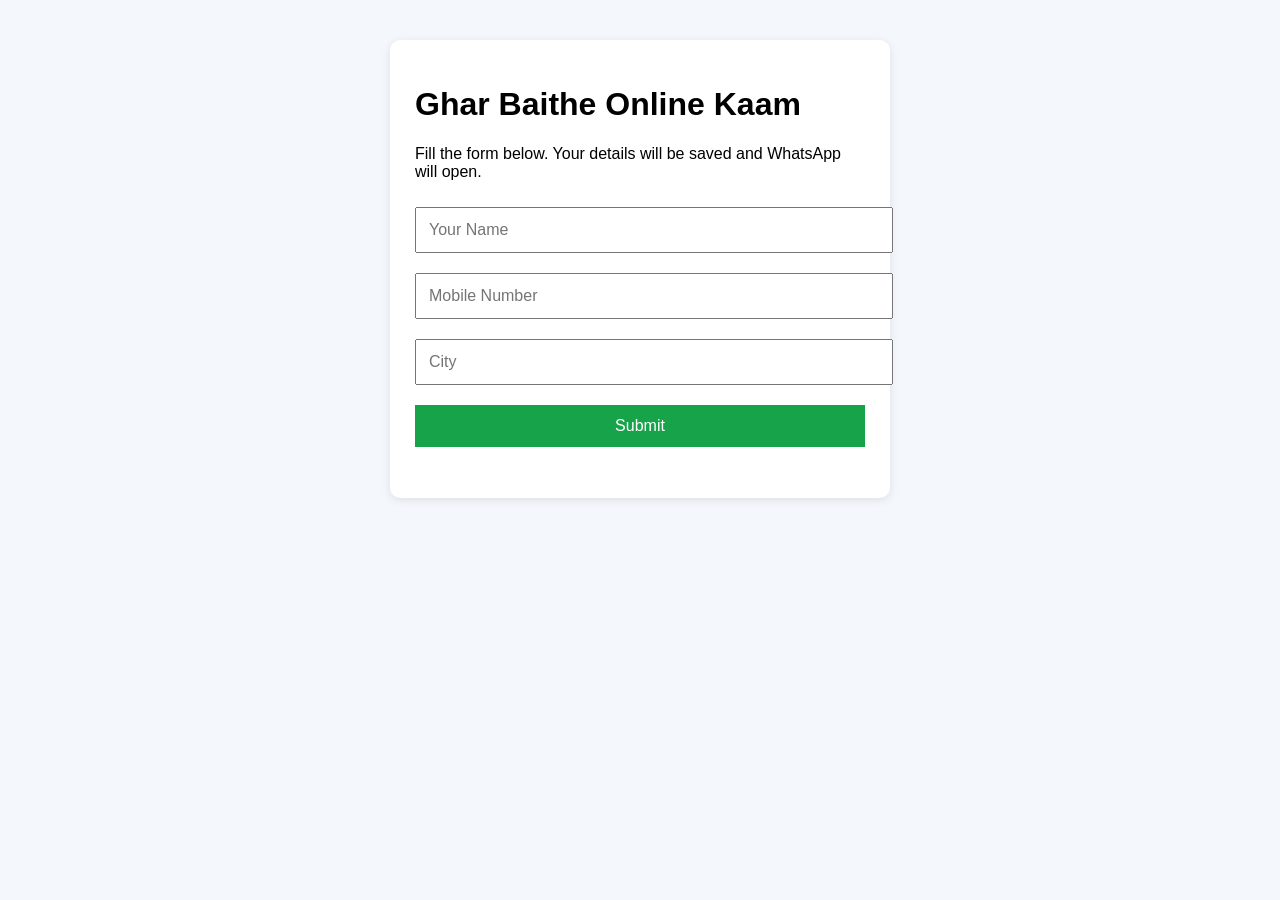
==== index.html @ 9101a3cb "Add files via upload" ====
<!DOCTYPE html>
<html lang="en">
<head>
<meta charset="UTF-8">
<meta name="viewport" content="width=device-width,initial-scale=1">
<title>Gharse Kaam Jobs</title>
<link rel="stylesheet" href="style.css">
</head>
<body>
<div class="container">
<h1>Ghar Baithe Online Kaam</h1>
<p>Fill the form below. Your details will be saved and WhatsApp will open.</p>

<form id="leadForm">
<input id="name" placeholder="Your Name" required>
<input id="phone" placeholder="Mobile Number" required>
<input id="city" placeholder="City" required>
<button type="submit">Submit</button>
</form>

<p id="msg"></p>
</div>

<script src="script.js"></script>
</body>
</html>
---- style.css ----
body{font-family:Arial,sans-serif;background:#f4f7fb}
.container{max-width:450px;margin:40px auto;background:#fff;padding:25px;border-radius:10px;box-shadow:0 2px 10px rgba(0,0,0,.1)}
input,button{width:100%;padding:12px;margin:10px 0;font-size:16px}
button{background:#16a34a;color:#fff;border:none;cursor:pointer}
button:hover{background:#15803d}
#msg{color:green;font-weight:bold}
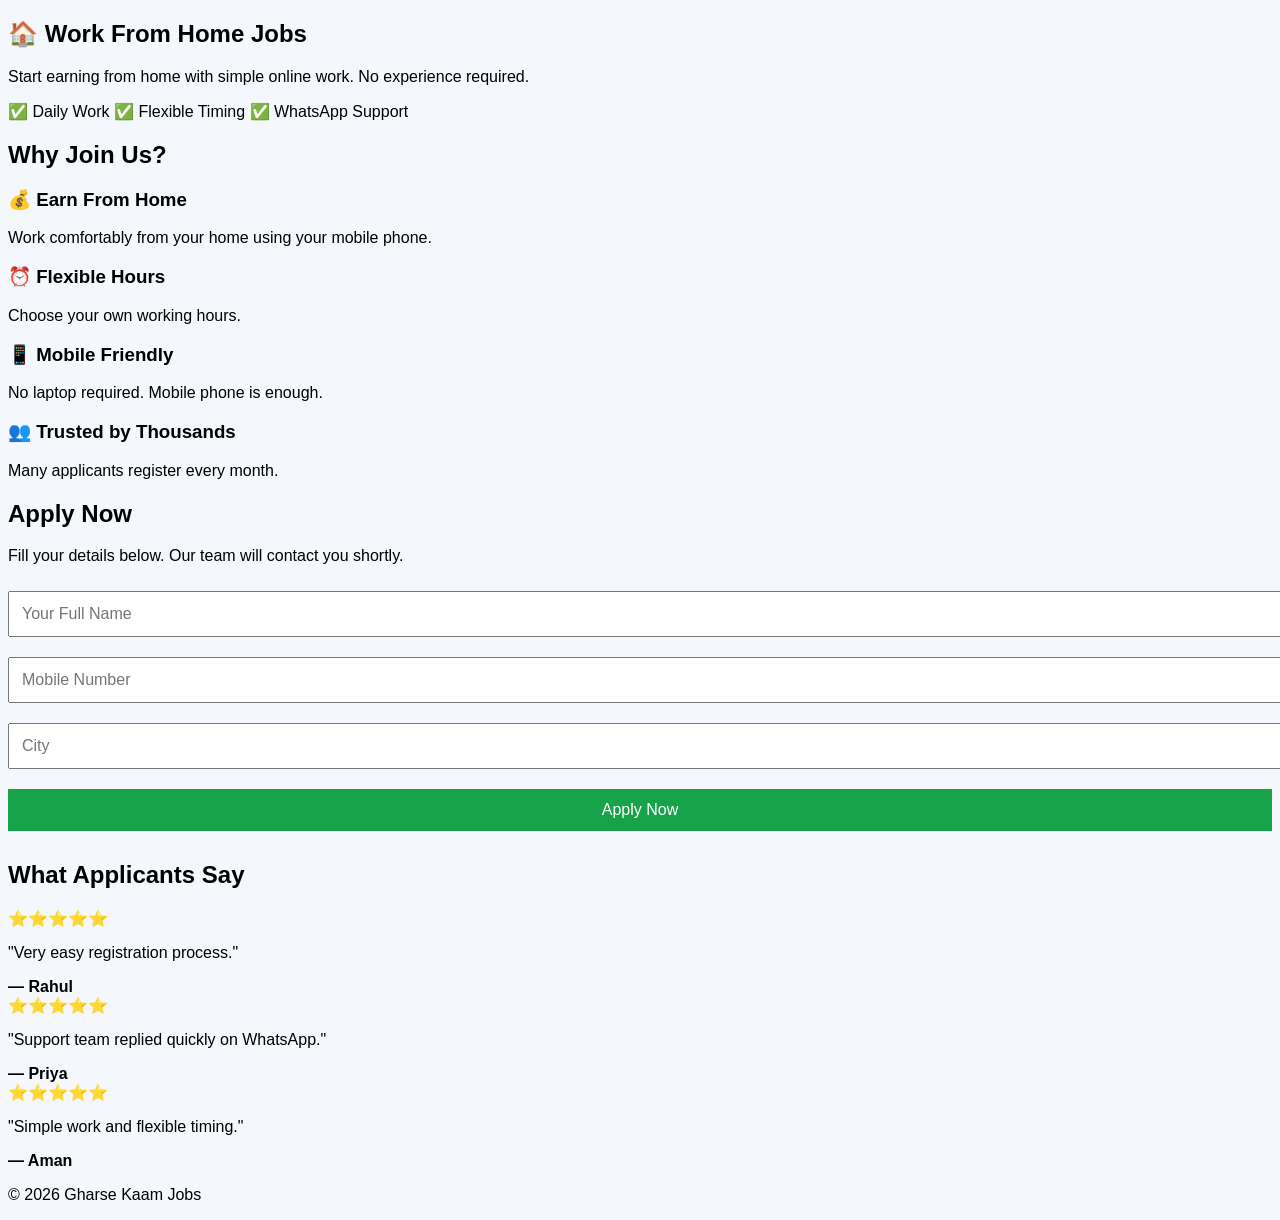
==== commit 02e22221: "Update index.html" ====
--- a/index.html
+++ b/index.html
@@ -2,25 +2,171 @@
 <html lang="en">
 <head>
 <meta charset="UTF-8">
-<meta name="viewport" content="width=device-width,initial-scale=1">
+<meta name="viewport" content="width=device-width, initial-scale=1">
 <title>Gharse Kaam Jobs</title>
+
 <link rel="stylesheet" href="style.css">
+
+<!-- Meta Pixel Code -->
+<script>
+!function(f,b,e,v,n,t,s)
+{if(f.fbq)return;n=f.fbq=function(){n.callMethod?
+n.callMethod.apply(n,arguments):n.queue.push(arguments)};
+if(!f._fbq)f._fbq=n;
+n.push=n;
+n.loaded=!0;
+n.version='2.0';
+n.queue=[];
+t=b.createElement(e);
+t.async=!0;
+t.src=v;
+s=b.getElementsByTagName(e)[0];
+s.parentNode.insertBefore(t,s)}
+(window, document,'script',
+'https://connect.facebook.net/en_US/fbevents.js');
+
+fbq('init','1583299673403155');
+fbq('track','PageView');
+</script>
+
+<noscript>
+<img height="1" width="1" style="display:none"
+src="https://www.facebook.com/tr?id=1583299673403155&ev=PageView&noscript=1"/>
+</noscript>
+<!-- End Meta Pixel Code -->
+
 </head>
+
 <body>
-<div class="container">
-<h1>Ghar Baithe Online Kaam</h1>
-<p>Fill the form below. Your details will be saved and WhatsApp will open.</p>
+
+<section class="hero">
+
+<div class="overlay">
+
+<h1>🏠 Work From Home Jobs</h1>
+
+<p class="subtitle">
+Start earning from home with simple online work.
+No experience required.
+</p>
+
+<div class="badges">
+<span>✅ Daily Work</span>
+<span>✅ Flexible Timing</span>
+<span>✅ WhatsApp Support</span>
+</div>
+
+</div>
+
+</section>
+
+<section class="content">
+
+<div class="left">
+
+<h2>Why Join Us?</h2>
+
+<div class="card">
+<h3>💰 Earn From Home</h3>
+<p>Work comfortably from your home using your mobile phone.</p>
+</div>
+
+<div class="card">
+<h3>⏰ Flexible Hours</h3>
+<p>Choose your own working hours.</p>
+</div>
+
+<div class="card">
+<h3>📱 Mobile Friendly</h3>
+<p>No laptop required. Mobile phone is enough.</p>
+</div>
+
+<div class="card">
+<h3>👥 Trusted by Thousands</h3>
+<p>Many applicants register every month.</p>
+</div>
+
+</div>
+
+<div class="right">
+
+<div class="form-box">
+
+<h2>Apply Now</h2>
+
+<p>
+Fill your details below.
+Our team will contact you shortly.
+</p>
 
 <form id="leadForm">
-<input id="name" placeholder="Your Name" required>
-<input id="phone" placeholder="Mobile Number" required>
-<input id="city" placeholder="City" required>
-<button type="submit">Submit</button>
+
+<input
+id="name"
+placeholder="Your Full Name"
+required>
+
+<input
+id="phone"
+placeholder="Mobile Number"
+required>
+
+<input
+id="city"
+placeholder="City"
+required>
+
+<button type="submit">
+Apply Now
+</button>
+
 </form>
 
 <p id="msg"></p>
+
 </div>
 
+</div>
+
+</section>
+
+<section class="reviews">
+
+<h2>What Applicants Say</h2>
+
+<div class="review-box">
+
+<div class="review">
+⭐⭐⭐⭐⭐
+<p>"Very easy registration process."</p>
+<b>— Rahul</b>
+</div>
+
+<div class="review">
+⭐⭐⭐⭐⭐
+<p>"Support team replied quickly on WhatsApp."</p>
+<b>— Priya</b>
+</div>
+
+<div class="review">
+⭐⭐⭐⭐⭐
+<p>"Simple work and flexible timing."</p>
+<b>— Aman</b>
+</div>
+
+</div>
+
+</section>
+
+<footer>
+
+<p>
+© 2026 Gharse Kaam Jobs
+</p>
+
+</footer>
+
 <script src="script.js"></script>
+
 </body>
 </html>
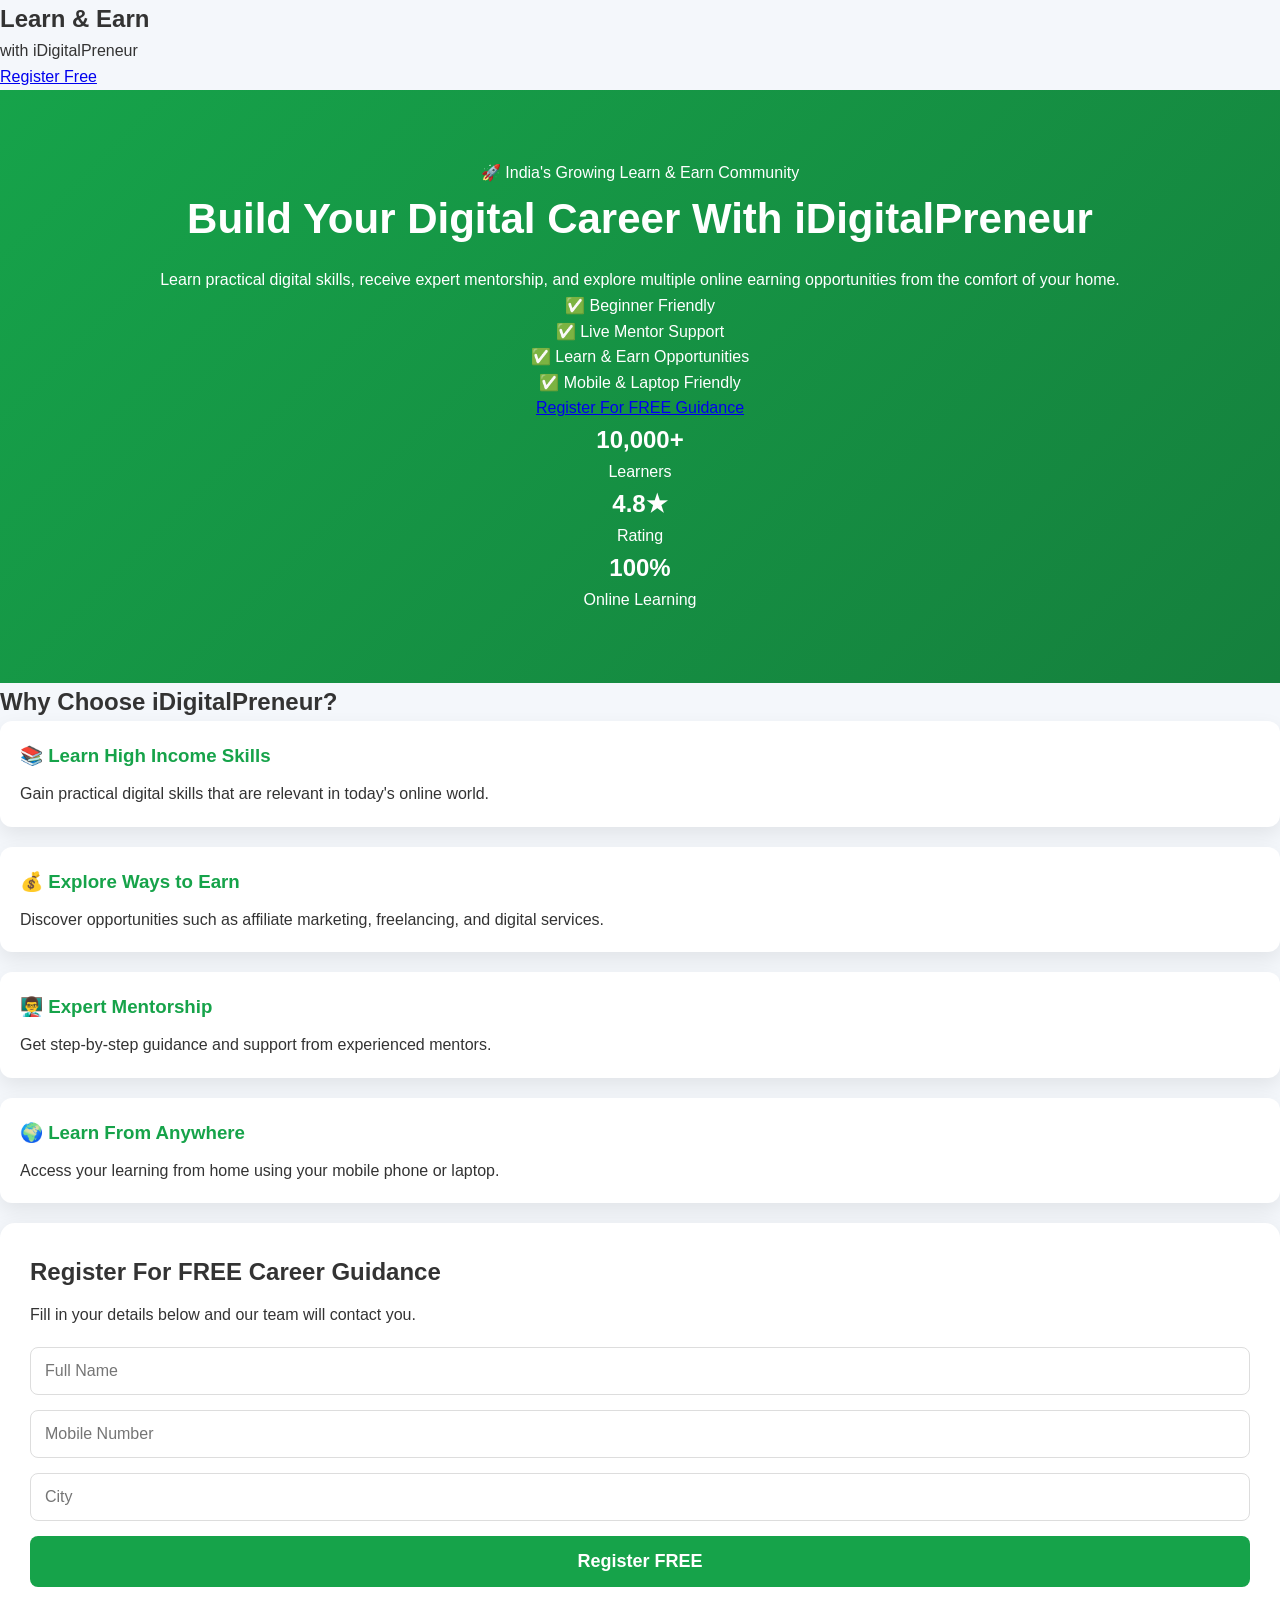
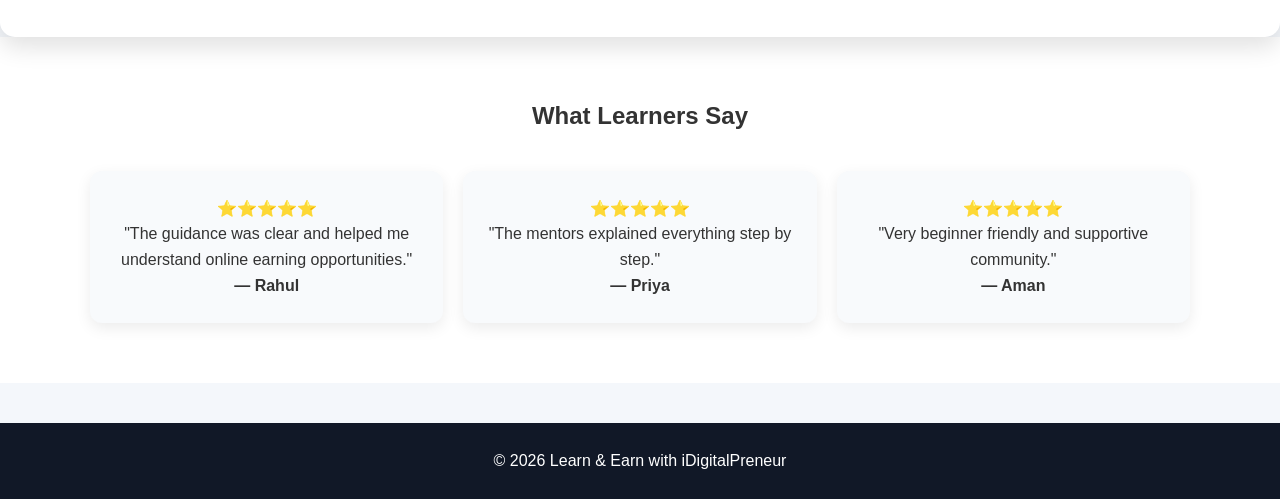
==== commit 5e2cf2bf: "Update index.html" ====
--- a/index.html
+++ b/index.html
@@ -1,9 +1,12 @@
 <!DOCTYPE html>
 <html lang="en">
+
 <head>
+
 <meta charset="UTF-8">
-<meta name="viewport" content="width=device-width, initial-scale=1">
-<title>Gharse Kaam Jobs</title>
+<meta name="viewport" content="width=device-width, initial-scale=1.0">
+
+<title>Learn & Earn with iDigitalPreneur</title>
 
 <link rel="stylesheet" href="style.css">
 
@@ -33,77 +36,173 @@
 <img height="1" width="1" style="display:none"
 src="https://www.facebook.com/tr?id=1583299673403155&ev=PageView&noscript=1"/>
 </noscript>
-<!-- End Meta Pixel Code -->
 
 </head>
 
 <body>
 
+<header>
+
+<div class="logo">
+
+<h2>Learn & Earn</h2>
+
+<p>with iDigitalPreneur</p>
+
+</div>
+
+<a href="#leadForm" class="top-btn">
+Register Free
+</a>
+
+</header>
+
 <section class="hero">
 
-<div class="overlay">
-
-<h1>🏠 Work From Home Jobs</h1>
-
-<p class="subtitle">
-Start earning from home with simple online work.
-No experience required.
-</p>
-
-<div class="badges">
-<span>✅ Daily Work</span>
-<span>✅ Flexible Timing</span>
-<span>✅ WhatsApp Support</span>
+<div class="hero-left">
+
+<span class="tag">
+🚀 India's Growing Learn & Earn Community
+</span>
+
+<h1>
+
+Build Your Digital Career
+With
+<span>iDigitalPreneur</span>
+
+</h1>
+
+<p>
+
+Learn practical digital skills, receive expert mentorship,
+and explore multiple online earning opportunities
+from the comfort of your home.
+
+</p>
+
+<div class="hero-points">
+
+<div>✅ Beginner Friendly</div>
+<div>✅ Live Mentor Support</div>
+<div>✅ Learn & Earn Opportunities</div>
+<div>✅ Mobile & Laptop Friendly</div>
+
+</div>
+
+<a href="#leadForm" class="hero-btn">
+
+Register For FREE Guidance
+
+</a>
+
+</div>
+
+<div class="hero-right">
+
+<div class="stats">
+
+<div>
+
+<h2>10,000+</h2>
+
+<p>Learners</p>
+
+</div>
+
+<div>
+
+<h2>4.8★</h2>
+
+<p>Rating</p>
+
+</div>
+
+<div>
+
+<h2>100%</h2>
+
+<p>Online Learning</p>
+
+</div>
+
 </div>
 
 </div>
 
 </section>
 
-<section class="content">
-
-<div class="left">
-
-<h2>Why Join Us?</h2>
+<section class="features">
+
+<h2>Why Choose iDigitalPreneur?</h2>
+
+<div class="cards">
 
 <div class="card">
-<h3>💰 Earn From Home</h3>
-<p>Work comfortably from your home using your mobile phone.</p>
+
+<h3>📚 Learn High Income Skills</h3>
+
+<p>
+Gain practical digital skills that are relevant in today's online world.
+</p>
+
 </div>
 
 <div class="card">
-<h3>⏰ Flexible Hours</h3>
-<p>Choose your own working hours.</p>
+
+<h3>💰 Explore Ways to Earn</h3>
+
+<p>
+Discover opportunities such as affiliate marketing, freelancing, and digital services.
+</p>
+
 </div>
 
 <div class="card">
-<h3>📱 Mobile Friendly</h3>
-<p>No laptop required. Mobile phone is enough.</p>
+
+<h3>👨‍🏫 Expert Mentorship</h3>
+
+<p>
+Get step-by-step guidance and support from experienced mentors.
+</p>
+
 </div>
 
 <div class="card">
-<h3>👥 Trusted by Thousands</h3>
-<p>Many applicants register every month.</p>
-</div>
-
-</div>
-
-<div class="right">
+
+<h3>🌍 Learn From Anywhere</h3>
+
+<p>
+Access your learning from home using your mobile phone or laptop.
+</p>
+
+</div>
+
+</div>
+
+</section>
+
+<section class="form-section">
 
 <div class="form-box">
 
-<h2>Apply Now</h2>
-
-<p>
-Fill your details below.
-Our team will contact you shortly.
+<h2>
+
+Register For FREE Career Guidance
+
+</h2>
+
+<p>
+
+Fill in your details below and our team will contact you.
+
 </p>
 
 <form id="leadForm">
 
 <input
 id="name"
-placeholder="Your Full Name"
+placeholder="Full Name"
 required>
 
 <input
@@ -117,7 +216,9 @@
 required>
 
 <button type="submit">
-Apply Now
+
+Register FREE
+
 </button>
 
 </form>
@@ -126,32 +227,70 @@
 
 </div>
 
-</div>
-
 </section>
 
 <section class="reviews">
 
-<h2>What Applicants Say</h2>
+<h2>
+
+What Learners Say
+
+</h2>
 
 <div class="review-box">
 
 <div class="review">
+
 ⭐⭐⭐⭐⭐
-<p>"Very easy registration process."</p>
-<b>— Rahul</b>
+
+<p>
+
+"The guidance was clear and helped me understand online earning opportunities."
+
+</p>
+
+<b>
+
+— Rahul
+
+</b>
+
 </div>
 
 <div class="review">
+
 ⭐⭐⭐⭐⭐
-<p>"Support team replied quickly on WhatsApp."</p>
-<b>— Priya</b>
+
+<p>
+
+"The mentors explained everything step by step."
+
+</p>
+
+<b>
+
+— Priya
+
+</b>
+
 </div>
 
 <div class="review">
+
 ⭐⭐⭐⭐⭐
-<p>"Simple work and flexible timing."</p>
-<b>— Aman</b>
+
+<p>
+
+"Very beginner friendly and supportive community."
+
+</p>
+
+<b>
+
+— Aman
+
+</b>
+
 </div>
 
 </div>
@@ -161,7 +300,9 @@
 <footer>
 
 <p>
-© 2026 Gharse Kaam Jobs
+
+© 2026 Learn & Earn with iDigitalPreneur
+
 </p>
 
 </footer>
@@ -169,4 +310,5 @@
 <script src="script.js"></script>
 
 </body>
+
 </html>
--- a/style.css
+++ b/style.css
@@ -1,6 +1,180 @@
-body{font-family:Arial,sans-serif;background:#f4f7fb}
-.container{max-width:450px;margin:40px auto;background:#fff;padding:25px;border-radius:10px;box-shadow:0 2px 10px rgba(0,0,0,.1)}
-input,button{width:100%;padding:12px;margin:10px 0;font-size:16px}
-button{background:#16a34a;color:#fff;border:none;cursor:pointer}
-button:hover{background:#15803d}
-#msg{color:green;font-weight:bold}
+*{
+margin:0;
+padding:0;
+box-sizing:border-box;
+font-family:Arial,Helvetica,sans-serif;
+}
+
+body{
+background:#f4f7fb;
+color:#333;
+line-height:1.6;
+}
+
+.hero{
+background:linear-gradient(135deg,#16a34a,#15803d);
+color:white;
+text-align:center;
+padding:70px 20px;
+}
+
+.overlay{
+max-width:900px;
+margin:auto;
+}
+
+.hero h1{
+font-size:42px;
+margin-bottom:15px;
+}
+
+.subtitle{
+font-size:20px;
+margin-bottom:25px;
+}
+
+.badges{
+display:flex;
+justify-content:center;
+gap:15px;
+flex-wrap:wrap;
+}
+
+.badges span{
+background:white;
+color:#16a34a;
+padding:10px 18px;
+border-radius:30px;
+font-weight:bold;
+}
+
+.content{
+max-width:1200px;
+margin:50px auto;
+display:grid;
+grid-template-columns:1fr 420px;
+gap:40px;
+padding:20px;
+}
+
+.card{
+background:white;
+padding:20px;
+border-radius:12px;
+margin-bottom:20px;
+box-shadow:0 8px 20px rgba(0,0,0,.08);
+}
+
+.card h3{
+margin-bottom:10px;
+color:#16a34a;
+}
+
+.form-box{
+background:white;
+padding:30px;
+border-radius:15px;
+box-shadow:0 10px 25px rgba(0,0,0,.12);
+position:sticky;
+top:20px;
+}
+
+.form-box h2{
+margin-bottom:10px;
+}
+
+.form-box p{
+margin-bottom:20px;
+}
+
+input{
+width:100%;
+padding:14px;
+margin-bottom:15px;
+border:1px solid #ddd;
+border-radius:8px;
+font-size:16px;
+}
+
+input:focus{
+outline:none;
+border-color:#16a34a;
+}
+
+button{
+width:100%;
+padding:15px;
+background:#16a34a;
+color:white;
+border:none;
+border-radius:8px;
+font-size:18px;
+font-weight:bold;
+cursor:pointer;
+transition:.3s;
+}
+
+button:hover{
+background:#15803d;
+transform:translateY(-2px);
+}
+
+.reviews{
+background:white;
+padding:60px 20px;
+text-align:center;
+}
+
+.review-box{
+max-width:1100px;
+margin:auto;
+display:grid;
+grid-template-columns:repeat(3,1fr);
+gap:20px;
+margin-top:35px;
+}
+
+.review{
+background:#f8fafc;
+padding:25px;
+border-radius:12px;
+box-shadow:0 5px 15px rgba(0,0,0,.08);
+}
+
+footer{
+background:#111827;
+color:white;
+text-align:center;
+padding:25px;
+margin-top:40px;
+}
+
+#msg{
+margin-top:15px;
+color:green;
+font-weight:bold;
+}
+
+@media(max-width:900px){
+
+.hero h1{
+font-size:32px;
+}
+
+.subtitle{
+font-size:17px;
+}
+
+.content{
+grid-template-columns:1fr;
+}
+
+.review-box{
+grid-template-columns:1fr;
+}
+
+.form-box{
+position:static;
+}
+
+}
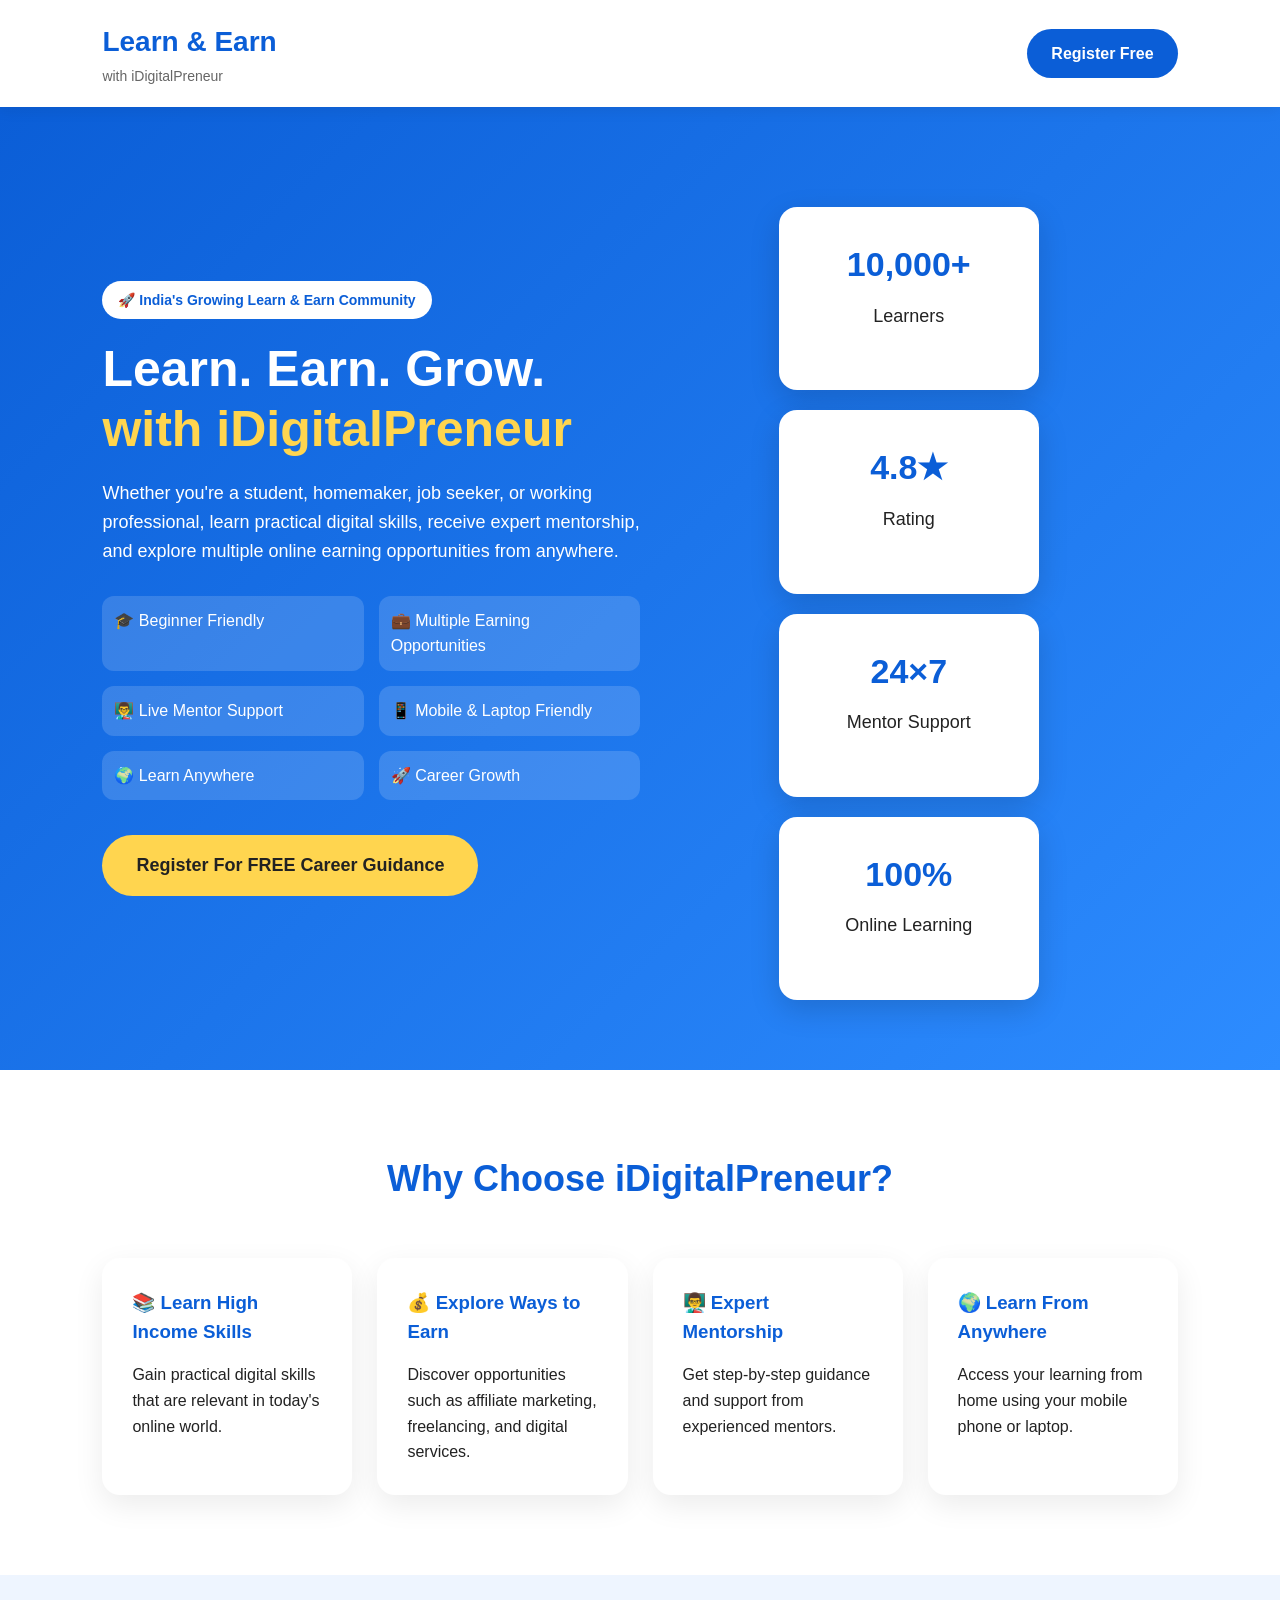
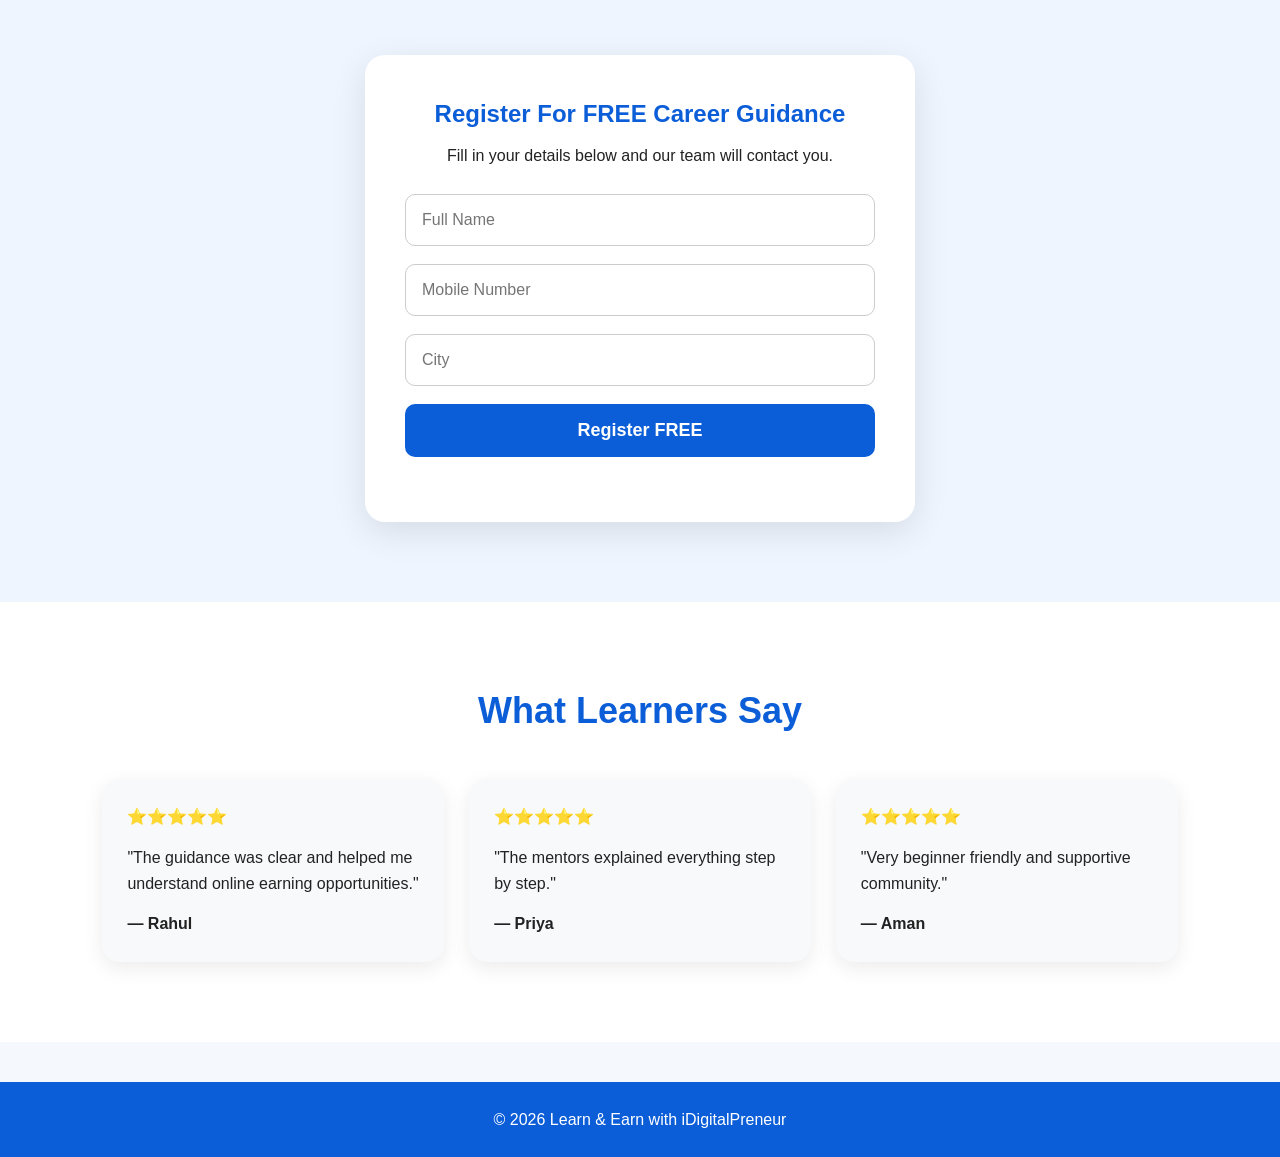
==== commit c5f15d12: "Update index.html" ====
--- a/index.html
+++ b/index.html
@@ -66,34 +66,30 @@
 </span>
 
 <h1>
-
-Build Your Digital Career
-With
-<span>iDigitalPreneur</span>
-
+Learn. Earn. Grow.
+<br>
+<span>with iDigitalPreneur</span>
 </h1>
 
 <p>
-
-Learn practical digital skills, receive expert mentorship,
-and explore multiple online earning opportunities
-from the comfort of your home.
-
+Whether you're a student, homemaker, job seeker, or working professional,
+learn practical digital skills, receive expert mentorship, and explore
+multiple online earning opportunities from anywhere.
 </p>
 
 <div class="hero-points">
 
-<div>✅ Beginner Friendly</div>
-<div>✅ Live Mentor Support</div>
-<div>✅ Learn & Earn Opportunities</div>
-<div>✅ Mobile & Laptop Friendly</div>
+<div>🎓 Beginner Friendly</div>
+<div>💼 Multiple Earning Opportunities</div>
+<div>👨‍🏫 Live Mentor Support</div>
+<div>📱 Mobile & Laptop Friendly</div>
+<div>🌍 Learn Anywhere</div>
+<div>🚀 Career Growth</div>
 
 </div>
 
 <a href="#leadForm" class="hero-btn">
-
-Register For FREE Guidance
-
+Register For FREE Career Guidance
 </a>
 
 </div>
@@ -103,27 +99,23 @@
 <div class="stats">
 
 <div>
-
 <h2>10,000+</h2>
-
 <p>Learners</p>
-
 </div>
 
 <div>
-
 <h2>4.8★</h2>
-
 <p>Rating</p>
-
 </div>
 
 <div>
-
+<h2>24×7</h2>
+<p>Mentor Support</p>
+</div>
+
+<div>
 <h2>100%</h2>
-
 <p>Online Learning</p>
-
 </div>
 
 </div>
--- a/style.css
+++ b/style.css
@@ -6,175 +6,307 @@
 }
 
 body{
-background:#f4f7fb;
-color:#333;
+background:#f5f8fc;
+color:#222;
 line-height:1.6;
 }
 
+header{
+background:#ffffff;
+display:flex;
+justify-content:space-between;
+align-items:center;
+padding:20px 8%;
+box-shadow:0 2px 15px rgba(0,0,0,.08);
+position:sticky;
+top:0;
+z-index:1000;
+}
+
+.logo h2{
+color:#0b5ed7;
+font-size:28px;
+}
+
+.logo p{
+font-size:14px;
+color:#666;
+}
+
+.top-btn{
+background:#0b5ed7;
+color:#fff;
+padding:12px 24px;
+border-radius:30px;
+text-decoration:none;
+font-weight:bold;
+transition:.3s;
+}
+
+.top-btn:hover{
+background:#084298;
+}
+
 .hero{
-background:linear-gradient(135deg,#16a34a,#15803d);
+display:flex;
+justify-content:space-between;
+align-items:center;
+padding:70px 8%;
+background:linear-gradient(135deg,#0b5ed7,#2d8cff);
 color:white;
-text-align:center;
-padding:70px 20px;
-}
-
-.overlay{
-max-width:900px;
-margin:auto;
-}
-
-.hero h1{
-font-size:42px;
-margin-bottom:15px;
-}
-
-.subtitle{
-font-size:20px;
-margin-bottom:25px;
-}
-
-.badges{
+flex-wrap:wrap;
+}
+
+.hero-left{
+flex:1;
+min-width:320px;
+}
+
+.hero-right{
+flex:1;
 display:flex;
 justify-content:center;
+align-items:center;
+min-width:300px;
+margin-top:30px;
+}
+
+.tag{
+display:inline-block;
+background:white;
+color:#0b5ed7;
+padding:8px 16px;
+border-radius:30px;
+font-size:14px;
+font-weight:bold;
+margin-bottom:20px;
+}
+
+.hero h1{
+font-size:50px;
+line-height:1.2;
+margin-bottom:20px;
+}
+
+.hero h1 span{
+color:#ffd54f;
+}
+
+.hero p{
+font-size:18px;
+margin-bottom:30px;
+max-width:600px;
+}
+
+.hero-points{
+display:grid;
+grid-template-columns:repeat(2,1fr);
 gap:15px;
-flex-wrap:wrap;
-}
-
-.badges span{
-background:white;
-color:#16a34a;
-padding:10px 18px;
-border-radius:30px;
+margin-bottom:35px;
+}
+
+.hero-points div{
+background:rgba(255,255,255,.15);
+padding:12px;
+border-radius:12px;
+}
+
+.hero-btn{
+display:inline-block;
+background:#ffd54f;
+color:#222;
+padding:16px 34px;
+border-radius:40px;
+text-decoration:none;
+font-size:18px;
 font-weight:bold;
-}
-
-.content{
-max-width:1200px;
-margin:50px auto;
+transition:.3s;
+}
+
+.hero-btn:hover{
+transform:translateY(-3px);
+}
+
+.stats{
 display:grid;
-grid-template-columns:1fr 420px;
-gap:40px;
-padding:20px;
+grid-template-columns:1fr;
+gap:20px;
+width:260px;
+}
+
+.stats div{
+background:white;
+color:#222;
+padding:30px;
+border-radius:18px;
+text-align:center;
+box-shadow:0 10px 30px rgba(0,0,0,.15);
+}
+
+.stats h2{
+color:#0b5ed7;
+font-size:34px;
+margin-bottom:10px;
+}
+
+.features{
+padding:80px 8%;
+background:white;
+}
+
+.features h2{
+text-align:center;
+font-size:36px;
+margin-bottom:50px;
+color:#0b5ed7;
+}
+
+.cards{
+display:grid;
+grid-template-columns:repeat(auto-fit,minmax(250px,1fr));
+gap:25px;
 }
 
 .card{
-background:white;
-padding:20px;
-border-radius:12px;
-margin-bottom:20px;
-box-shadow:0 8px 20px rgba(0,0,0,.08);
+background:#fff;
+padding:30px;
+border-radius:18px;
+box-shadow:0 10px 30px rgba(0,0,0,.08);
+transition:.3s;
+}
+
+.card:hover{
+transform:translateY(-8px);
 }
 
 .card h3{
+margin-bottom:15px;
+color:#0b5ed7;
+}
+
+.form-section{
+padding:80px 8%;
+background:#eef5ff;
+display:flex;
+justify-content:center;
+}
+
+.form-box{
+background:white;
+padding:40px;
+border-radius:20px;
+width:100%;
+max-width:550px;
+box-shadow:0 10px 35px rgba(0,0,0,.1);
+}
+
+.form-box h2{
+text-align:center;
+color:#0b5ed7;
 margin-bottom:10px;
-color:#16a34a;
-}
-
-.form-box{
-background:white;
-padding:30px;
-border-radius:15px;
-box-shadow:0 10px 25px rgba(0,0,0,.12);
-position:sticky;
-top:20px;
-}
-
-.form-box h2{
-margin-bottom:10px;
 }
 
 .form-box p{
-margin-bottom:20px;
-}
-
-input{
+text-align:center;
+margin-bottom:25px;
+}
+
+.form-box input{
 width:100%;
-padding:14px;
-margin-bottom:15px;
-border:1px solid #ddd;
-border-radius:8px;
+padding:16px;
+margin-bottom:18px;
+border:1px solid #ccc;
+border-radius:10px;
 font-size:16px;
 }
 
-input:focus{
+.form-box input:focus{
 outline:none;
-border-color:#16a34a;
-}
-
-button{
+border-color:#0b5ed7;
+}
+
+.form-box button{
 width:100%;
-padding:15px;
-background:#16a34a;
+padding:16px;
+background:#0b5ed7;
 color:white;
 border:none;
-border-radius:8px;
+border-radius:10px;
 font-size:18px;
 font-weight:bold;
 cursor:pointer;
 transition:.3s;
 }
 
-button:hover{
-background:#15803d;
-transform:translateY(-2px);
+.form-box button:hover{
+background:#084298;
 }
 
 .reviews{
-background:white;
-padding:60px 20px;
-text-align:center;
+padding:80px 8%;
+background:white;
+}
+
+.reviews h2{
+text-align:center;
+color:#0b5ed7;
+font-size:36px;
+margin-bottom:40px;
 }
 
 .review-box{
-max-width:1100px;
-margin:auto;
 display:grid;
-grid-template-columns:repeat(3,1fr);
-gap:20px;
-margin-top:35px;
+grid-template-columns:repeat(auto-fit,minmax(250px,1fr));
+gap:25px;
 }
 
 .review{
-background:#f8fafc;
+background:#f8f9fa;
 padding:25px;
-border-radius:12px;
-box-shadow:0 5px 15px rgba(0,0,0,.08);
+border-radius:18px;
+box-shadow:0 6px 20px rgba(0,0,0,.08);
+}
+
+.review p{
+margin:15px 0;
 }
 
 footer{
-background:#111827;
+background:#0b5ed7;
 color:white;
 text-align:center;
 padding:25px;
 margin-top:40px;
 }
 
-#msg{
-margin-top:15px;
-color:green;
-font-weight:bold;
-}
-
-@media(max-width:900px){
+@media(max-width:768px){
+
+header{
+flex-direction:column;
+gap:15px;
+}
+
+.hero{
+padding:50px 20px;
+text-align:center;
+}
 
 .hero h1{
-font-size:32px;
-}
-
-.subtitle{
-font-size:17px;
-}
-
-.content{
+font-size:36px;
+}
+
+.hero-points{
 grid-template-columns:1fr;
 }
 
-.review-box{
-grid-template-columns:1fr;
-}
-
-.form-box{
-position:static;
-}
-
-}
+.hero-right{
+margin-top:40px;
+}
+
+.features,
+.form-section,
+.reviews{
+padding:60px 20px;
+}
+
+}
